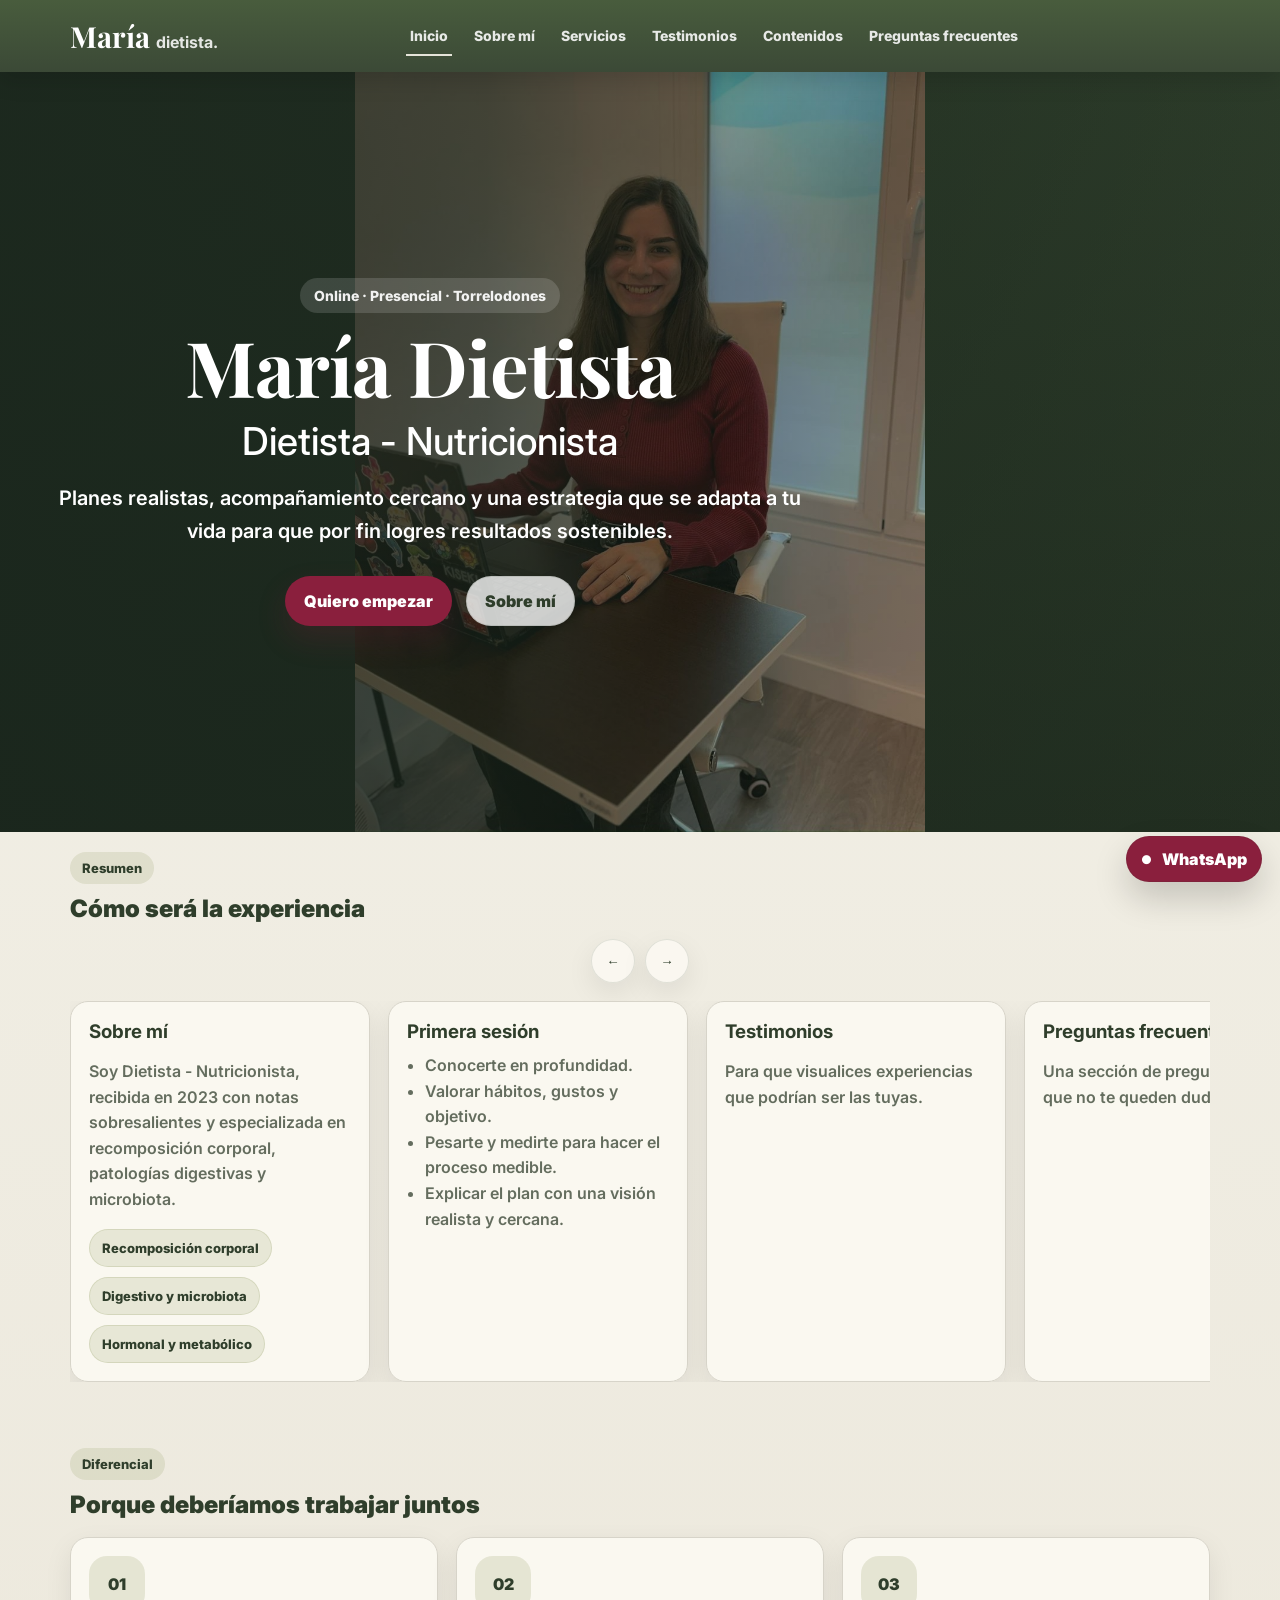
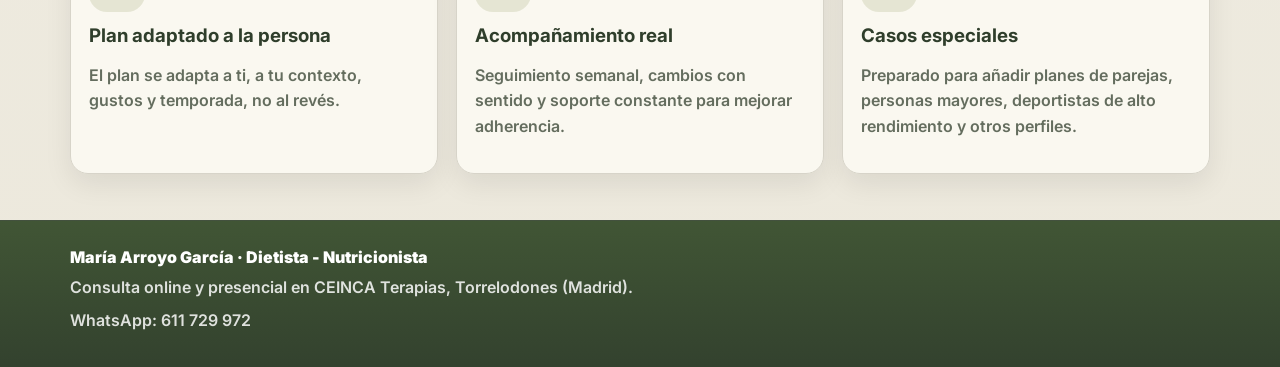
==== index.html @ b00722a5 "Add files via upload" ====
<!DOCTYPE html><html lang="es"><head>
<meta charset="UTF-8">
<meta name="viewport" content="width=device-width, initial-scale=1.0">
<meta name="theme-color" content="#2f3e2b">
<link rel="icon" href="favicon.png">
<link rel="manifest" href="manifest.webmanifest">
<link rel="preconnect" href="https://fonts.googleapis.com">
<link rel="preconnect" href="https://fonts.gstatic.com" crossorigin>
<link href="https://fonts.googleapis.com/css2?family=Inter:wght@400;600;700;800;900&family=Playfair+Display:wght@600;700&display=swap" rel="stylesheet">
<link rel="stylesheet" href="styles.css">
<title>María Dietista</title><meta name="description" content="Consulta online y presencial."></head><body>

<header class="topbar" id="top">
  <div class="wrap topbar__inner">
    <a class="logo" href="index.html" aria-label="Inicio"><span class="logo__script">María</span><span class="logo__small"> dietista.</span></a>
    <nav class="nav" aria-label="Navegación principal">
      <a href="index.html" class="nav__link is-active">Inicio</a>
      <a href="sobre-mi.html" class="nav__link">Sobre mí</a>
      <a href="servicios.html" class="nav__link">Servicios</a>
      <a href="testimonios.html" class="nav__link">Testimonios</a>
      <a href="contenidos.html" class="nav__link">Contenidos</a>
      <a href="preguntas-frecuentes.html" class="nav__link">Preguntas frecuentes</a>
    </nav>
    <div class="nav__actions"><button class="burger" type="button" aria-label="Abrir menú" data-burger>☰</button>
    </div>
  </div>
  <div class="drawer" data-drawer>
    <div class="drawer__panel">
      <div class="drawer__head"><div class="drawer__brand">Menú</div><button class="drawer__close" type="button" aria-label="Cerrar menú" data-drawer-close>✕</button></div>
      <nav class="drawer__nav" aria-label="Navegación móvil">
        <a href="index.html" class="drawer__link is-active">Inicio</a>
        <a href="sobre-mi.html" class="drawer__link">Sobre mí</a>
        <a href="servicios.html" class="drawer__link">Servicios</a>
        <a href="testimonios.html" class="drawer__link">Testimonios</a>
        <a href="contenidos.html" class="drawer__link">Contenidos</a>
        <a href="preguntas-frecuentes.html" class="drawer__link">Preguntas frecuentes</a>
      </nav>
      <a class="btn btn--berry btn--block" href="https://wa.me/34611729972?text=Hola%20Mar%C3%ADa%2C%20quiero%20una%20valoraci%C3%B3n.%20Mi%20objetivo%20es%3A%20" target="_blank" rel="noopener">Quiero valoración</a>
    </div>
  </div>
</header>

<main>
<section class="hero hero--image reveal"><div class="hero__bg hero__bg--photo"></div><div class="hero__overlay"></div><div class="wrap hero__content"><div class="hero__copy hero__copy--overlay"><span class="hero-tag">Online · Presencial · Torrelodones</span><h1 class="hero__title">María Dietista</h1><h2 class="hero__subtitle">Dietista - Nutricionista</h2><p class="hero__lead">Planes realistas, acompañamiento cercano y una estrategia que se adapta a tu vida para que por fin logres resultados sostenibles.</p><div class="hero__buttons"><a class="btn btn--berry" href="servicios.html">Quiero empezar</a><a class="btn btn--ghost" href="sobre-mi.html">Sobre mí</a></div></div></div></section>

<section class="section-block reveal">
<div class="wrap">
<div class="section-head"><div><span class="section-kicker">Resumen</span><h2 class="section-title" style="text-align:left;margin:10px 0 0;">Cómo será la experiencia</h2></div><div class="slider-nav"><button class="slider-btn" type="button" data-slider-prev aria-label="Anterior">←</button><button class="slider-btn" type="button" data-slider-next aria-label="Siguiente">→</button></div></div>
<div class="h-slider" data-slider><div class="h-slider__viewport" data-slider-viewport><div class="h-slider__track">
<article class="slider-card"><h3>Sobre mí</h3><p>Soy Dietista - Nutricionista, recibida en 2023 con notas sobresalientes y especializada en recomposición corporal, patologías digestivas y microbiota.</p><div class="badges"><span class="badge">Recomposición corporal</span><span class="badge">Digestivo y microbiota</span><span class="badge">Hormonal y metabólico</span></div></article>
<article class="slider-card"><h3>Primera sesión</h3><ul><li>Conocerte en profundidad.</li><li>Valorar hábitos, gustos y objetivo.</li><li>Pesarte y medirte para hacer el proceso medible.</li><li>Explicar el plan con una visión realista y cercana.</li></ul></article>
<article class="slider-card"><h3>Testimonios</h3><p>Para que visualices experiencias que podrían ser las tuyas.</p></article>
<article class="slider-card"><h3>Preguntas frecuentes</h3><p>Una sección de preguntas para que no te queden dudas.</p></article>

</div></div></div>
</div></section>

<section class="section-block reveal">
<div class="wrap">
<div class="section-head"><div><span class="section-kicker">Diferencial</span><h2 class="section-title" style="text-align:left;margin:10px 0 0;">Porque deberíamos trabajar juntos</h2></div></div>
<div class="diff-grid">
<article class="diff-card"><div class="diff-card__icon">01</div><h3>Plan adaptado a la persona</h3><p>El plan se adapta a ti, a tu contexto, gustos y temporada, no al revés.</p></article>
<article class="diff-card"><div class="diff-card__icon">02</div><h3>Acompañamiento real</h3><p>Seguimiento semanal, cambios con sentido y soporte constante para mejorar adherencia.</p></article>
<article class="diff-card"><div class="diff-card__icon">03</div><h3>Casos especiales</h3><p>Preparado para añadir planes de parejas, personas mayores, deportistas de alto rendimiento y otros perfiles.</p></article>
</div></div></section>
</main>


<footer class="footer footer--simple">
  <div class="wrap footer__simple">
    <div class="footer__brand">María Arroyo García · Dietista - Nutricionista</div>
    <p class="footer__text">Consulta online y presencial en CEINCA Terapias, Torrelodones (Madrid).</p>
    <p class="footer__text">WhatsApp: 611 729 972</p>
  </div>
</footer>
<div class="fab-row">
  <a class="fab fab--wa" href="https://wa.me/34611729972?text=Hola%20Mar%C3%ADa%2C%20quiero%20informaci%C3%B3n%20sobre%20consulta%20(online%2Fpresencial).%20Mi%20objetivo%20es%3A%20" target="_blank" rel="noopener" aria-label="WhatsApp"><span class="fab__icon">●</span><span class="fab__text">WhatsApp</span></a>
  <a class="fab fab--top" href="#top" data-top hidden aria-label="Volver arriba">↑ <span class="fab__text">Arriba</span></a>
</div>
<script src="app.js"></script>


</body></html>
---- styles.css ----
:root{
  --olive-dark:#2f3e2b;
  --olive:#637323;
  --olive-soft:#728246;
  --cream:#f3f1e8;
  --cream-2:#ece8dc;
  --card:#faf8f1;
  --line:#d7d4c9;
  --text:#1f261c;
  --muted:#646d5e;
  --berry:#8a1f3d;
  --shadow:0 18px 44px rgba(0,0,0,.12);
  --shadow-soft:0 10px 28px rgba(0,0,0,.08);
  --wrap:1180px;
}
*{box-sizing:border-box}
html{scroll-behavior:smooth}
body{margin:0;font-family:Inter,system-ui,-apple-system,Segoe UI,Roboto,Arial,sans-serif;background:linear-gradient(180deg,var(--cream),var(--cream-2));color:var(--text)}
img{max-width:100%;display:block}
a{text-decoration:none;color:inherit}
.wrap{max-width:var(--wrap);margin:0 auto;padding:0 20px}
.topbar{position:sticky;top:0;z-index:60;background:linear-gradient(180deg,rgba(61,82,50,.94),rgba(47,62,43,.94));backdrop-filter:blur(10px);box-shadow:0 8px 22px rgba(0,0,0,.14)}
.topbar__inner{min-height:72px;display:flex;align-items:center;justify-content:space-between;gap:16px}
.logo{display:flex;align-items:baseline;gap:6px;color:#fff}
.logo__script{font-family:"Playfair Display",serif;font-size:29px;font-weight:700}
.logo__small{font-weight:700;opacity:.86}
.nav{display:flex;gap:18px}
.nav__link{color:rgba(255,255,255,.88);font-weight:800;font-size:14px;padding:10px 4px;border-bottom:2px solid transparent}
.nav__link:hover{color:#fff}
.nav__link.is-active{border-bottom-color:rgba(243,241,232,.92)}
.nav__actions{display:flex;align-items:center;gap:12px}
.top-link{color:rgba(255,255,255,.72);font-size:12px;font-weight:800}
.top-link:hover{color:#fff}
.burger{display:none;width:44px;height:44px;border-radius:12px;border:1px solid rgba(255,255,255,.22);background:rgba(255,255,255,.08);color:#fff;font-weight:900;cursor:pointer}
.drawer{position:fixed;inset:0;opacity:0;pointer-events:none;background:rgba(0,0,0,.42);transition:opacity .18s ease;z-index:80}
.drawer.is-open{opacity:1;pointer-events:auto}
.drawer__panel{position:absolute;right:0;top:0;bottom:0;width:min(360px,92vw);background:linear-gradient(180deg,rgba(61,82,50,.98),rgba(47,62,43,.98));padding:18px;transform:translateX(14px);transition:transform .18s ease;box-shadow:-14px 0 40px rgba(0,0,0,.28)}
.drawer.is-open .drawer__panel{transform:translateX(0)}
.drawer__head{display:flex;align-items:center;justify-content:space-between;color:#fff;font-weight:900;margin-bottom:12px}
.drawer__close{width:44px;height:44px;border-radius:12px;border:1px solid rgba(255,255,255,.22);background:rgba(255,255,255,.08);color:#fff;cursor:pointer}
.drawer__nav{display:grid;gap:8px}
.drawer__link{padding:12px;border-radius:12px;color:rgba(255,255,255,.88);font-weight:900;border:1px solid rgba(255,255,255,.12);background:rgba(255,255,255,.05)}
.drawer__link.is-active{background:rgba(243,241,232,.12);border-color:rgba(243,241,232,.45);color:#fff}
.btn{display:inline-flex;align-items:center;justify-content:center;gap:10px;padding:14px 18px;border-radius:999px;font-weight:900;border:1px solid transparent;transition:transform .18s ease,box-shadow .18s ease,background .18s ease}
.btn:hover{transform:translateY(-1px)}
.btn--berry{background:var(--berry);color:#fff;box-shadow:0 14px 30px rgba(138,31,61,.20)}
.btn--ghost{background:rgba(255,255,255,.78);border-color:rgba(47,62,43,.12);color:var(--olive-dark)}
.btn--wide{padding-left:28px;padding-right:28px}
.btn--small{padding:11px 14px;font-size:14px}
.btn--block{width:100%;margin-top:14px}
.hero{position:relative;overflow:hidden}
.hero__bg{position:absolute;inset:0;background:linear-gradient(180deg,#30402c,#243122)}
.hero__bg--photo{background:url("assets/img/maria-hero.webp") center/cover no-repeat}
.hero__overlay{position:absolute;inset:0;background:linear-gradient(90deg,rgba(25,37,28,.86) 0%,rgba(25,37,28,.74) 38%,rgba(25,37,28,.42) 66%,rgba(25,37,28,.18) 100%)}
.hero__overlay--soft{background:linear-gradient(90deg,rgba(47,62,43,.92),rgba(47,62,43,.78))}
.hero--image{min-height:700px}
.hero--page{min-height:320px}
.hero__content{position:relative;z-index:2;min-height:inherit;display:flex;align-items:center;padding:34px 0}
.hero__content--page{padding:28px 0}
.hero__copy{max-width:720px}
.hero__copy--overlay{color:#fff}
.hero__copy--simple{color:#fff}
.hero-tag{display:inline-block;padding:9px 14px;border-radius:999px;background:rgba(255,255,255,.14);color:rgba(255,255,255,.92);font-size:14px;font-weight:800}
.hero__title{margin:16px 0 0;font-family:"Playfair Display",serif;font-size:clamp(50px,6vw,80px);line-height:.98;letter-spacing:-1px}
.hero__subtitle{margin:14px 0 0;font-size:clamp(24px,3vw,42px);font-weight:500}
.hero__lead{margin:18px 0 0;max-width:760px;line-height:1.65;font-size:clamp(16px,1.8vw,20px);font-weight:600;color:inherit}
.hero__buttons{display:flex;gap:14px;flex-wrap:wrap;margin-top:28px}
.split{padding:30px 0}
.split__grid{display:grid;gap:18px}
.split__grid--3{grid-template-columns:repeat(3,1fr)}
.info-card{background:rgba(250,248,241,.96);border:1px solid var(--line);border-radius:18px;padding:18px;box-shadow:var(--shadow-soft)}
.info-card h2{margin:0 0 10px;color:var(--olive-dark);font-size:22px}
.info-card p{margin:0;color:var(--muted);line-height:1.6;font-weight:600}
.list{margin:0;padding-left:18px;color:var(--muted);line-height:1.65;font-weight:600}
.cta-band{padding:10px 0 44px}
.cta-band__inner{background:linear-gradient(180deg,rgba(99,115,35,.66),rgba(99,115,35,.60));border-radius:14px;padding:20px;display:flex;justify-content:space-between;align-items:center;gap:18px;box-shadow:var(--shadow-soft)}
.cta-band__title{margin:0;color:#fff;font-size:26px}
.cta-band__text{margin:8px 0 0;color:rgba(255,255,255,.88);font-weight:600;line-height:1.55}
.section-title{text-align:center;margin:0 0 16px;color:var(--olive-dark);font-weight:900}
.section-actions{display:flex;justify-content:center;margin-top:18px}
.faq-section,.services-panel,.videos-section,.legal-section{padding:18px 0 44px}
.accordion{display:grid;gap:12px}
.acc-item{background:rgba(250,248,241,.98);border:1px solid var(--line);border-radius:16px;box-shadow:var(--shadow-soft);overflow:hidden}
.acc-btn{width:100%;border:0;background:transparent;text-align:left;cursor:pointer;display:flex;align-items:center;justify-content:space-between;gap:12px;padding:15px 16px}
.acc-title{font-weight:900;color:var(--olive-dark)}
.acc-meta{margin-top:4px;font-size:13px;font-weight:700;color:var(--muted)}
.acc-icon{width:38px;height:38px;border-radius:999px;display:flex;align-items:center;justify-content:center;background:rgba(99,115,35,.14);border:1px solid rgba(99,115,35,.16);font-weight:900;color:var(--olive-dark);transition:transform .18s ease}
.acc-item.is-open .acc-icon{transform:rotate(45deg)}
.acc-panel{max-height:0;overflow:hidden;transition:max-height .22s ease}
.acc-content{padding:0 16px 16px;color:var(--muted);font-weight:600;line-height:1.6}
.sticky-cta{position:sticky;top:84px;z-index:10;background:rgba(250,248,241,.90);backdrop-filter:blur(8px);border:1px solid var(--line);border-radius:16px;padding:14px 16px;margin-bottom:18px;display:flex;justify-content:space-between;align-items:center;gap:14px;box-shadow:var(--shadow-soft)}
.sticky-cta__title{font-weight:900;color:var(--olive-dark)}
.sticky-cta__text{margin-top:4px;font-size:14px;font-weight:600;color:var(--muted)}
.cards{display:grid;gap:18px}
.cards--3{grid-template-columns:repeat(3,1fr)}
.service-card{background:rgba(250,248,241,.98);border:1px solid var(--line);border-radius:18px;padding:18px;box-shadow:var(--shadow-soft);display:flex;flex-direction:column;gap:14px}
.service-card__media{border-radius:16px;overflow:hidden;border:1px solid rgba(47,62,43,.08);background:#fff}
.service-card h2{margin:0;color:var(--olive-dark);font-size:24px}
.videos-grid{display:grid;grid-template-columns:repeat(3,1fr);gap:18px}
.video-card{background:rgba(250,248,241,.98);border:1px solid var(--line);border-radius:18px;overflow:hidden;box-shadow:var(--shadow-soft)}
.video-card__frame{aspect-ratio:9/16;background:#1d1d1d}
.video-card video{width:100%;height:100%;object-fit:contain;display:block}
.video-card__body{padding:16px}
.video-card__body h2{margin:0 0 8px;color:var(--olive-dark);font-size:22px}
.video-card__body p{margin:0 0 14px;color:var(--muted);line-height:1.55;font-weight:600}
.guides-row{display:grid;grid-template-columns:repeat(3,1fr);gap:18px;margin-top:22px}
.guide-card{border-radius:18px;overflow:hidden;border:1px solid var(--line);box-shadow:var(--shadow-soft);background:rgba(250,248,241,.98)}
.legal-card{background:rgba(250,248,241,.98);border:1px solid var(--line);border-radius:18px;padding:18px;box-shadow:var(--shadow-soft);color:var(--muted);line-height:1.65;font-weight:600}
.footer{padding:26px 0 34px;border-top:1px solid rgba(47,62,43,.08)}
.footer__grid{display:grid;grid-template-columns:1.4fr .8fr .8fr;gap:18px}
.footer__brand{font-weight:900;color:var(--olive-dark)}
.footer__title{font-weight:900;color:var(--olive-dark);margin-bottom:10px}
.footer__text{margin:8px 0 0;color:var(--muted);font-weight:600;line-height:1.55}
.footer__links{display:grid;gap:8px}
.footer__links a{color:var(--muted);font-weight:700}
.footer__links a:hover{color:var(--olive-dark)}
.fab-row{position:fixed;right:18px;bottom:18px;display:flex;flex-direction:column;gap:10px;z-index:70}
.fab{display:flex;align-items:center;gap:10px;padding:12px 14px;border-radius:999px;box-shadow:0 16px 34px rgba(0,0,0,.18);font-weight:900;border:1px solid rgba(47,62,43,.10)}
.fab--wa{background:var(--berry);color:#fff}
.fab--top{background:rgba(250,248,241,.98);color:var(--olive-dark)}
.fab__icon{font-size:12px}
.fab--top[hidden]{display:none}
.reveal{opacity:0;transform:translateY(10px);transition:opacity .36s ease,transform .36s ease}
.reveal.is-in{opacity:1;transform:none}
@media (max-width:1024px){
  .split__grid--3,.cards--3,.videos-grid,.guides-row,.footer__grid{grid-template-columns:1fr}
  .cta-band__inner,.sticky-cta{flex-direction:column;align-items:flex-start}
}
@media (max-width:900px){
  .nav,.top-link{display:none}
  .burger{display:inline-flex;align-items:center;justify-content:center}
  .topbar__inner{min-height:66px}
  .hero--image{min-height:560px}
}
@media (max-width:640px){
  .hero__title{font-size:48px}
  .hero__subtitle{font-size:24px}
  .fab .fab__text{display:none}
}


/* v3 sections */
.section-block{padding:20px 0 46px}
.section-head{display:flex;justify-content:space-between;align-items:end;gap:16px;flex-wrap:wrap;margin-bottom:18px}
.section-kicker{display:inline-block;padding:8px 12px;border-radius:999px;background:rgba(99,115,35,.12);color:var(--olive-dark);font-size:13px;font-weight:800}
.section-desc{margin:8px 0 0;color:var(--muted);font-weight:600;line-height:1.6;max-width:72ch}
.slider-nav{display:flex;gap:10px}
.slider-btn{width:44px;height:44px;border-radius:999px;border:1px solid rgba(47,62,43,.12);background:rgba(250,248,241,.95);box-shadow:var(--shadow-soft);cursor:pointer;font-weight:900;color:var(--olive-dark)}
.h-slider__viewport{overflow:auto;scroll-snap-type:x mandatory;padding-bottom:8px}
.h-slider__track{display:grid;grid-auto-flow:column;grid-auto-columns:minmax(320px,1fr);gap:18px}
.h-slider__track>*{scroll-snap-align:start}
.slider-card,.diff-card,.summary-card,.pdf-card,.gallery-card,.about-card{background:rgba(250,248,241,.98);border:1px solid var(--line);border-radius:18px;padding:18px;box-shadow:var(--shadow-soft)}
.slider-card h3,.diff-card h3,.summary-card h3,.pdf-card h3,.gallery-card h3,.about-card h3{margin:0 0 10px;color:var(--olive-dark)}
.slider-card p,.slider-card li,.diff-card p,.summary-card p,.pdf-card p,.gallery-card p,.about-card p{color:var(--muted);font-weight:600;line-height:1.6}
.slider-card ul{margin:0;padding-left:18px}
.badges{display:flex;flex-wrap:wrap;gap:10px;margin-top:14px}
.badge{display:inline-flex;padding:10px 12px;border-radius:999px;background:rgba(99,115,35,.12);color:var(--olive-dark);font-weight:800;font-size:13px;border:1px solid rgba(99,115,35,.14)}
.about-layout,.session-layout,.testimonials-grid{display:grid;grid-template-columns:1.05fr .95fr;gap:18px}
.gallery-grid{display:grid;grid-template-columns:repeat(3,1fr);gap:14px;margin-top:14px}
.gallery-grid img,.guide-card img{border-radius:16px;border:1px solid var(--line);box-shadow:var(--shadow-soft)}
.diff-grid,.pdf-grid{display:grid;grid-template-columns:repeat(3,1fr);gap:18px}
.diff-card__icon{width:56px;height:56px;border-radius:18px;background:rgba(99,115,35,.14);display:flex;align-items:center;justify-content:center;color:var(--olive-dark);font-weight:900;margin-bottom:12px}
.session-steps{display:grid;gap:14px}
.step{display:grid;grid-template-columns:58px 1fr;gap:14px;align-items:start;background:rgba(250,248,241,.98);border:1px solid var(--line);border-radius:18px;padding:18px;box-shadow:var(--shadow-soft)}
.step__num{width:58px;height:58px;border-radius:18px;background:rgba(99,115,35,.14);display:flex;align-items:center;justify-content:center;color:var(--olive-dark);font-weight:900;font-size:22px}
.step h3{margin:0 0 8px;color:var(--olive-dark)}
.step p{margin:0;color:var(--muted);font-weight:600;line-height:1.6}
.beforeafter-grid{display:grid;gap:14px}
.advice-box{margin-top:14px;padding:14px 16px;border-radius:16px;background:rgba(99,115,35,.10);border:1px solid rgba(99,115,35,.14);color:var(--olive-dark);font-weight:700;line-height:1.55}
.videos-intro{margin-bottom:16px;padding:16px 18px;border-radius:18px;background:rgba(250,248,241,.98);border:1px solid var(--line);box-shadow:var(--shadow-soft)}
.videos-intro p{margin:0;color:var(--muted);font-weight:600;line-height:1.6}
.video-card__links{display:flex;gap:10px;flex-wrap:wrap}
.video-card__meta{margin-top:12px;font-size:13px;color:var(--muted);font-weight:700}
.pdf-card__media{border-radius:16px;overflow:hidden;border:1px solid var(--line);box-shadow:var(--shadow-soft);margin-bottom:14px}
.pdf-card__actions{display:flex;gap:10px;flex-wrap:wrap;margin-top:14px}
@media (max-width:1024px){
  .about-layout,.session-layout,.testimonials-grid,.diff-grid,.pdf-grid,.gallery-grid{grid-template-columns:1fr}
}


/* --- detailed cleanup adjustments --- */
.hero__bg,
.hero__overlay{
  pointer-events:none;
}
.hero__bg--photo{
  background:
    url("assets/img/maria-hero-original.webp") right center / auto 100% no-repeat,
    linear-gradient(180deg,#30402c,#243122);
  transform:none !important;
}
.hero--image{
  min-height:760px;
}
.hero__content{
  justify-content:flex-start;
}
.hero__copy--overlay{
  max-width:760px;
}
.hero__buttons{
  width:100%;
  justify-content:center;
}
.footer--simple{
  padding:26px 0 34px;
  border-top:1px solid rgba(47,62,43,.08);
}
.footer__simple{
  text-align:left;
  max-width:1180px;
}
.footer--simple .footer__brand{
  font-weight:900;
  color:var(--olive-dark);
}
.footer--simple .footer__text{
  margin:8px 0 0;
  color:var(--muted);
  font-weight:600;
  line-height:1.55;
}
.section-head--no-desc .section-desc{display:none}
.h-slider__viewport{
  overflow-x:auto;
  overflow-y:hidden;
  scroll-snap-type:x mandatory;
  padding-bottom:0;
  scrollbar-width:none;
  -ms-overflow-style:none;
}
.h-slider__viewport::-webkit-scrollbar{
  display:none;
}
.testimonials-grid{
  grid-template-columns:1fr;
}
.beforeafter-grid{
  grid-template-columns:repeat(2,1fr);
  margin-top:18px;
}
.profiles-grid{
  display:grid;
  grid-template-columns:repeat(3,1fr);
  gap:18px;
}
.profile-card{
  background:rgba(250,248,241,.98);
  border:1px solid var(--line);
  border-radius:18px;
  padding:18px;
  box-shadow:var(--shadow-soft);
}
.profile-card h3{
  margin:0 0 8px;
  color:var(--olive-dark);
  font-size:22px;
}
.profile-card p{
  margin:0;
  color:var(--muted);
  line-height:1.6;
  font-weight:600;
}
.clean-note{display:none !important;}
.service-card__media img{
  width:100%;
  height:auto;
  display:block;
}
.service-card__media{
  min-height:220px;
}
@media (max-width:1024px){
  .profiles-grid,
  .beforeafter-grid{
    grid-template-columns:1fr;
  }
}
@media (max-width:900px){
  .hero__bg--photo{
    background:
      url("assets/img/maria-hero-original.webp") 70% center / auto 100% no-repeat,
      linear-gradient(180deg,#30402c,#243122);
  }
  .hero--image{
    min-height:640px;
  }
}
@media (max-width:640px){
  .hero__bg--photo{
    background:
      url("assets/img/maria-hero-original.webp") 82% center / auto 100% no-repeat,
      linear-gradient(180deg,#30402c,#243122);
  }
  .hero--image{
    min-height:600px;
  }
}


/* --- refinement pass --- */
.hero__bg--photo{
  background:
    url("assets/img/maria-hero-original.webp") center center / contain no-repeat,
    linear-gradient(180deg,#30402c,#243122) !important;
  transform:none !important;
}
.hero__content{
  justify-content:flex-start;
}
.hero__copy--overlay{
  max-width:760px;
  text-align:center;
}
.hero__buttons{
  justify-content:center;
  margin-left:auto;
  margin-right:auto;
}
.slider-nav{
  justify-content:center;
  width:100%;
}
.h-slider__viewport{
  scrollbar-width:none;
  -ms-overflow-style:none;
}
.h-slider__viewport::-webkit-scrollbar{
  display:none;
}

/* about page gallery slider */
.about-layout{
  grid-template-columns:1fr !important;
}
.gallery-slider{
  position:relative;
  margin-top:18px;
}
.gallery-slider__viewport{
  overflow:hidden;
  border-radius:18px;
}
.gallery-slider__track{
  display:flex;
  transition:transform .5s ease;
}
.gallery-slide{
  min-width:100%;
}
.gallery-slide img{
  width:100%;
  height:520px;
  object-fit:contain;
  border-radius:18px;
  display:block;
}
.gallery-slider__dots{
  display:flex;
  justify-content:center;
  gap:10px;
  margin-top:14px;
}
.gallery-slider__dot{
  width:10px;
  height:10px;
  border-radius:999px;
  background:rgba(47,62,43,.18);
  border:0;
  cursor:pointer;
}
.gallery-slider__dot.is-active{
  background:var(--olive-dark);
}

/* service cards */
.service-card__media{
  min-height:auto;
}
.service-card__media img{
  width:100%;
  height:auto;
  display:block;
  border-radius:16px;
}

/* slider cards */
.h-slider__track{
  grid-auto-columns:minmax(300px,1fr);
}
@media (max-width:900px){
  .hero__bg--photo{
    background:
      url("assets/img/maria-hero-original.webp") center center / contain no-repeat,
      linear-gradient(180deg,#30402c,#243122) !important;
  }
}


/* clinic gallery adjusted images */
.gallery-slider__viewport{
  overflow:hidden;
  border-radius:18px;
}
.gallery-slider__track{
  display:flex;
  transition:transform .5s ease;
}
.gallery-slide{
  min-width:100%;
}
.gallery-slide img{
  width:100%;
  height:520px;
  object-fit:contain;
  object-position:center;
  background:linear-gradient(180deg, rgba(243,241,232,.96), rgba(236,232,220,.96));
  border-radius:18px;
  display:block;
}
@media (max-width:900px){
  .gallery-slide img{
    height:420px;
  }
}
@media (max-width:640px){
  .gallery-slide img{
    height:340px;
  }
}


/* footer aligned with top banner */
.footer--simple{
  padding:26px 0 34px;
  border-top:1px solid rgba(255,255,255,.08);
  background:linear-gradient(180deg,rgba(61,82,50,.98),rgba(47,62,43,.98));
}
.footer__simple{
  text-align:left;
  max-width:1180px;
}
.footer--simple .footer__brand{
  font-weight:900;
  color:#fff;
}
.footer--simple .footer__text{
  margin:8px 0 0;
  color:rgba(255,255,255,.84);
  font-weight:600;
  line-height:1.55;
}


/* final adjustments */
.nav__actions{
  gap: 0;
}
.profiles-grid{
  display:grid;
  grid-template-columns:repeat(2,1fr);
  gap:18px;
}
.videos-grid{
  grid-template-columns:repeat(2,1fr) !important;
}
@media (max-width:1024px){
  .profiles-grid,
  .videos-grid{
    grid-template-columns:1fr !important;
  }
}


/* contents intro and smaller videos */
.contenidos-intro{
  padding: 18px 0 8px;
}
.contenidos-intro__grid{
  display:grid;
  grid-template-columns:.9fr 1.1fr;
  gap:24px;
  align-items:center;
  background:rgba(250,248,241,.98);
  border:1px solid var(--line);
  border-radius:24px;
  padding:22px;
  box-shadow:var(--shadow-soft);
}
.contenidos-intro__media{
  border-radius:20px;
  overflow:hidden;
  border:1px solid var(--line);
  background:rgba(243,241,232,.98);
}
.contenidos-intro__media img{
  width:100%;
  height:100%;
  display:block;
  object-fit:cover;
}
.contenidos-intro__copy h2{
  margin:10px 0 12px;
  color:var(--olive-dark);
  font-size:clamp(30px,3vw,40px);
  line-height:1.1;
}
.contenidos-intro__copy p{
  margin:0;
  color:var(--muted);
  font-weight:600;
  line-height:1.65;
  max-width:58ch;
}
.contenidos-intro__actions{
  margin-top:22px;
  display:flex;
  gap:12px;
  flex-wrap:wrap;
}

/* smaller video area */
.videos-grid{
  grid-template-columns:repeat(2, minmax(0, 380px)) !important;
  justify-content:center;
  gap:22px;
}
.video-card__frame{
  aspect-ratio:9/15;
}

@media (max-width:1024px){
  .contenidos-intro__grid{
    grid-template-columns:1fr;
  }
}
@media (max-width:900px){
  .videos-grid{
    grid-template-columns:1fr !important;
  }
}

/* services updated real images */
.service-card__media img{
  width:100%;
  height:250px;
  object-fit:cover;
}
.service-card__media--contain img{
  object-fit:contain;
  background:linear-gradient(180deg, rgba(243,241,232,.98), rgba(236,232,220,.98));
}


/* final instagram intro simplification */
.contenidos-intro__grid{
  grid-template-columns: 1fr !important;
  max-width: 980px;
  margin: 0 auto;
}
.contenidos-intro__copy{
  display:flex;
  justify-content:center;
  align-items:center;
  text-align:center;
}
.contenidos-intro__copy .section-kicker,
.contenidos-intro__copy h2,
.contenidos-intro__copy p{
  display:none;
}
.contenidos-intro__actions{
  margin-top:0;
  justify-content:center;
}


/* simple contents adjustments */
.contenidos-intro__grid{
  grid-template-columns: 1fr !important;
  max-width: 980px;
  margin: 0 auto;
}
.contenidos-intro__copy{
  display:flex;
  justify-content:center;
  align-items:center;
  text-align:center;
}
.contenidos-intro__copy .section-kicker,
.contenidos-intro__copy h2,
.contenidos-intro__copy p{
  display:none;
}
.contenidos-intro__actions{
  margin-top:0;
  justify-content:center;
}
.contenidos-intro__actions .btn{
  background: transparent !important;
  box-shadow: none !important;
  border: 1px solid rgba(47,62,43,.18) !important;
  color: var(--olive-dark) !important;
}

/* posters and videos */
.video-card__frame{
  aspect-ratio: 9/15;
  background: rgba(243,241,232,.98);
}
.video-card video{
  object-fit: contain !important;
  background: rgba(243,241,232,.98);
}
.video-card{
  max-width: 340px;
  margin: 0 auto;
}
.videos-grid{
  grid-template-columns: repeat(2, minmax(0, 340px)) !important;
  justify-content: center;
  gap: 22px;
}
@media (max-width: 900px){
  .videos-grid{
    grid-template-columns: 1fr !important;
  }
}

/* service images adjusted */
.service-card__media{
  min-height: auto;
  background: rgba(243,241,232,.98);
}
.service-card__media img{
  width: 100%;
  height: 250px;
  object-fit: contain !important;
  object-position: center;
  background: rgba(243,241,232,.98);
}


/* simplified instagram intro */
.contenidos-intro{
  padding: 18px 0 8px;
}
.contenidos-intro--simple{
  display:flex;
  justify-content:center;
  align-items:center;
  padding:0;
  background:transparent !important;
  border:none !important;
  box-shadow:none !important;
}
.contenidos-intro--simple .btn{
  background: var(--berry) !important;
  color:#fff !important;
  border:1px solid transparent !important;
  box-shadow:0 14px 30px rgba(138,31,61,.20) !important;
}
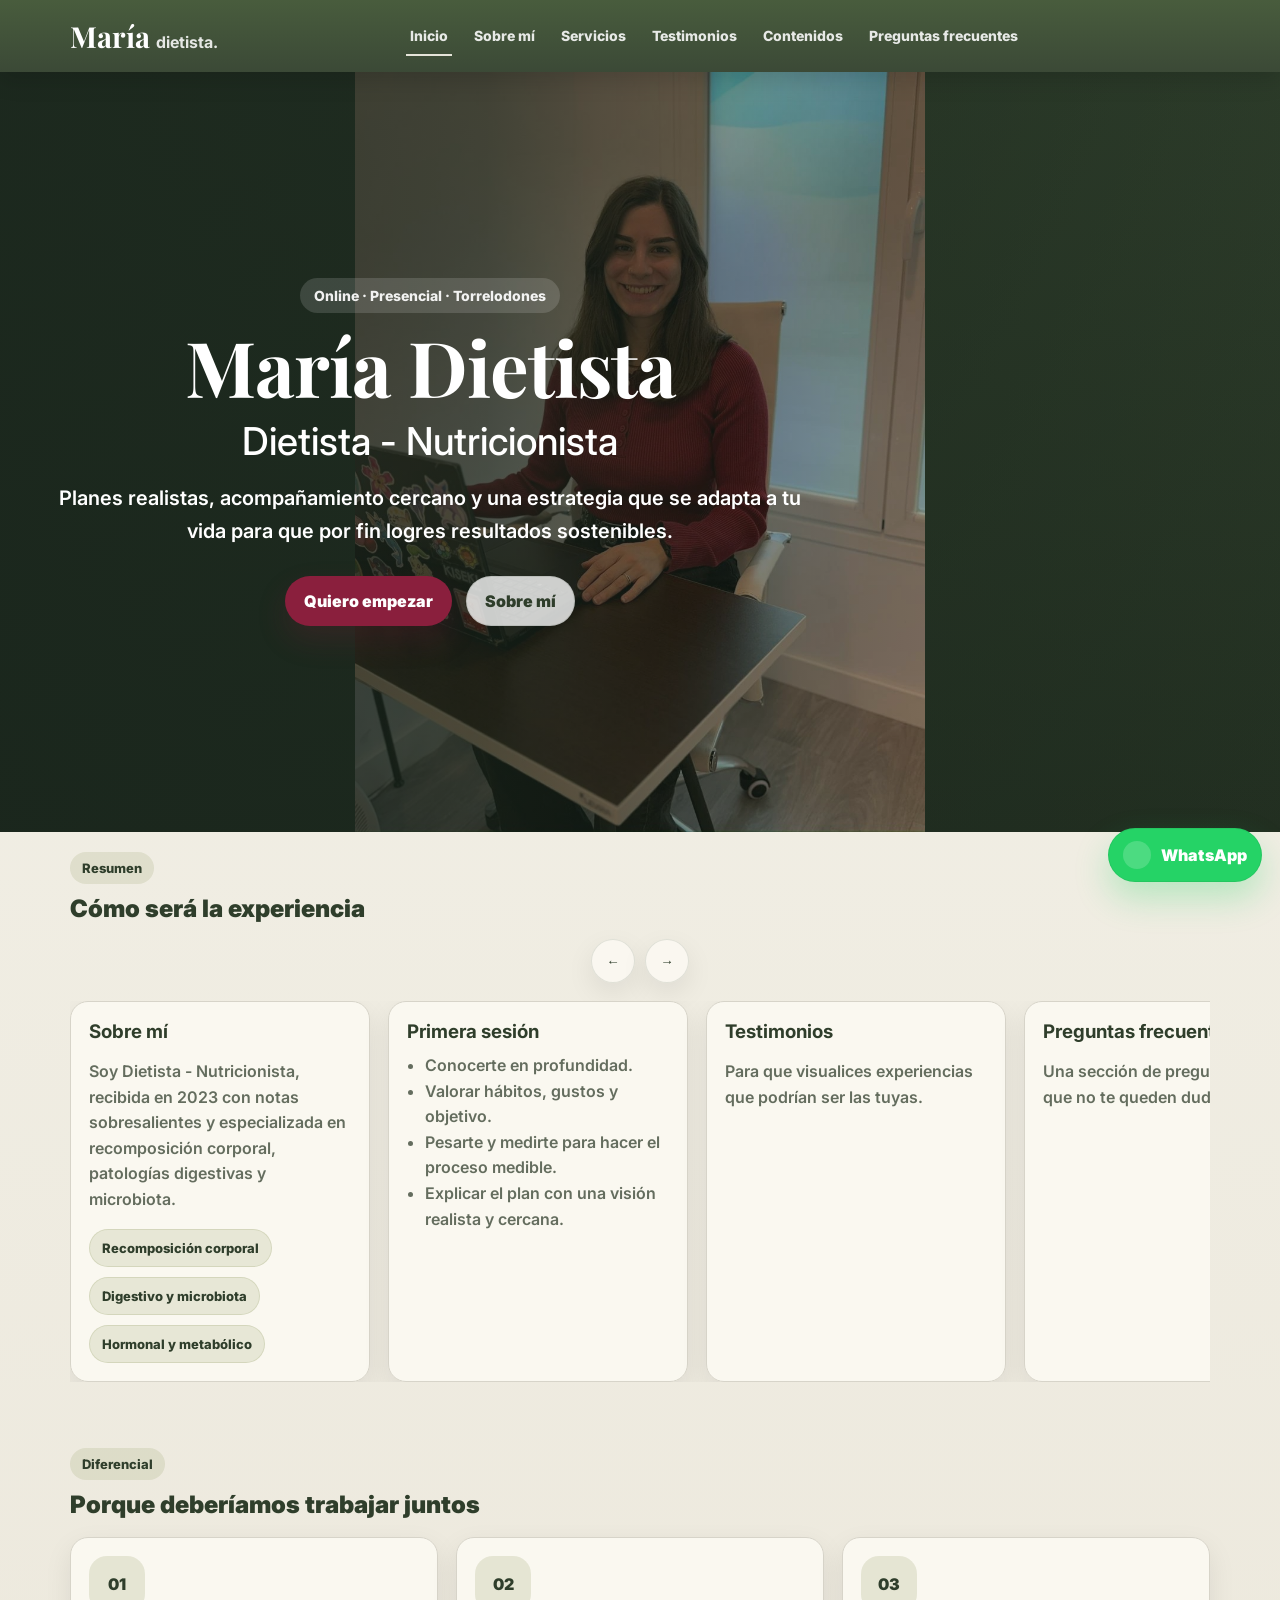
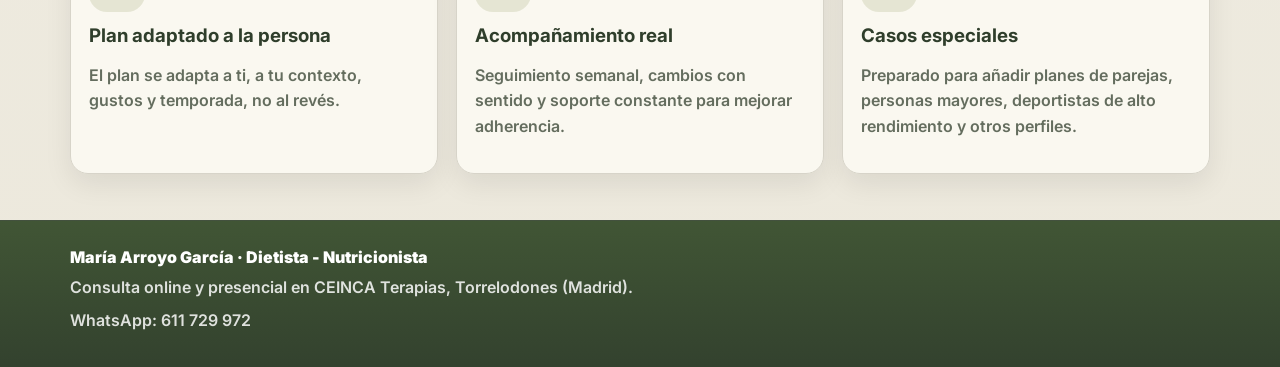
==== commit 8776af12: "Add files via upload" ====
--- a/index.html
+++ b/index.html
@@ -74,7 +74,7 @@
   </div>
 </footer>
 <div class="fab-row">
-  <a class="fab fab--wa" href="https://wa.me/34611729972?text=Hola%20Mar%C3%ADa%2C%20quiero%20informaci%C3%B3n%20sobre%20consulta%20(online%2Fpresencial).%20Mi%20objetivo%20es%3A%20" target="_blank" rel="noopener" aria-label="WhatsApp"><span class="fab__icon">●</span><span class="fab__text">WhatsApp</span></a>
+  <a class="fab fab--wa" href="https://wa.me/34611729972?text=Hola%20Mar%C3%ADa%2C%20quiero%20informaci%C3%B3n%20sobre%20consulta%20(online%2Fpresencial).%20Mi%20objetivo%20es%3A%20" target="_blank" rel="noopener" aria-label="WhatsApp"><span class="fab__icon" aria-hidden="true"></span><span class="fab__text">WhatsApp</span></a>
   <a class="fab fab--top" href="#top" data-top hidden aria-label="Volver arriba">↑ <span class="fab__text">Arriba</span></a>
 </div>
 <script src="app.js"></script>
--- a/styles.css
+++ b/styles.css
@@ -662,3 +662,137 @@
   border:1px solid transparent !important;
   box-shadow:0 14px 30px rgba(138,31,61,.20) !important;
 }
+
+
+/* mobile drawer visibility fix */
+.drawer{
+  background: rgba(0,0,0,.5) !important;
+}
+.drawer__panel{
+  background: #2f3e2b !important;
+  opacity: 1 !important;
+}
+.drawer__head,
+.drawer__brand,
+.drawer__close{
+  color: #fff !important;
+}
+.drawer__link{
+  color: rgba(255,255,255,.96) !important;
+  background: rgba(255,255,255,.06) !important;
+  border-color: rgba(255,255,255,.14) !important;
+}
+.drawer__link.is-active{
+  color: #fff !important;
+  background: rgba(255,255,255,.14) !important;
+  border-color: rgba(255,255,255,.3) !important;
+}
+@media (max-width:900px){
+  .drawer__panel{
+    box-shadow: -14px 0 40px rgba(0,0,0,.35);
+  }
+}
+
+
+/* mobile menu fully opaque */
+.drawer{
+  background: rgba(22,30,24,.78) !important;
+  backdrop-filter: blur(6px);
+}
+.drawer__panel{
+  width: 100% !important;
+  max-width: 100% !important;
+  background: linear-gradient(180deg, rgba(61,82,50,.99), rgba(47,62,43,.99)) !important;
+  box-shadow: none !important;
+}
+@media (max-width:900px){
+  .drawer__panel{
+    left: 0;
+    right: 0;
+  }
+  .drawer__nav{
+    gap: 12px;
+  }
+  .drawer__link{
+    background: rgba(255,255,255,.08) !important;
+  }
+}
+
+
+/* cleaner app-like mobile menu */
+@media (max-width:900px){
+  .drawer{
+    background: rgba(18,24,20,.82) !important;
+    backdrop-filter: blur(10px);
+  }
+  .drawer__panel{
+    padding: 14px 16px 22px !important;
+    background: linear-gradient(180deg, #3a4b33 0%, #2f3e2b 100%) !important;
+  }
+  .drawer__head{
+    margin-bottom: 14px !important;
+  }
+  .drawer__brand{
+    font-size: 18px;
+    letter-spacing: .2px;
+  }
+  .drawer__close{
+    width: 54px !important;
+    height: 54px !important;
+    border-radius: 20px !important;
+    background: rgba(255,255,255,.08) !important;
+    border: 1px solid rgba(255,255,255,.14) !important;
+    font-size: 26px;
+  }
+  .drawer__nav{
+    gap: 10px !important;
+  }
+  .drawer__link{
+    padding: 16px 18px !important;
+    border-radius: 22px !important;
+    font-size: 18px !important;
+    font-weight: 800 !important;
+    line-height: 1.2;
+    background: rgba(255,255,255,.07) !important;
+    border: 1px solid rgba(255,255,255,.16) !important;
+  }
+  .drawer__link.is-active{
+    background: rgba(255,255,255,.14) !important;
+    border-color: rgba(255,255,255,.24) !important;
+  }
+  .btn.btn--block{
+    border-radius: 24px !important;
+    min-height: 64px;
+    font-size: 18px;
+    margin-top: 16px !important;
+  }
+}
+
+/* WhatsApp floating button clearly green */
+.fab--wa{
+  background: #25D366 !important;
+  color: #ffffff !important;
+  border-color: rgba(0,0,0,.06) !important;
+  box-shadow: 0 16px 34px rgba(37,211,102,.28) !important;
+}
+.fab--wa .fab__icon{
+  width: 28px;
+  height: 28px;
+  border-radius: 999px;
+  display: inline-flex;
+  align-items: center;
+  justify-content: center;
+  background: rgba(255,255,255,.18);
+  font-size: 16px;
+  line-height: 1;
+}
+.fab--wa .fab__icon::before{
+  content: "✆";
+}
+.fab--wa .fab__icon{
+  font-size: 0 !important;
+}
+.fab--wa .fab__text{
+  font-weight: 900;
+  letter-spacing: .1px;
+}
